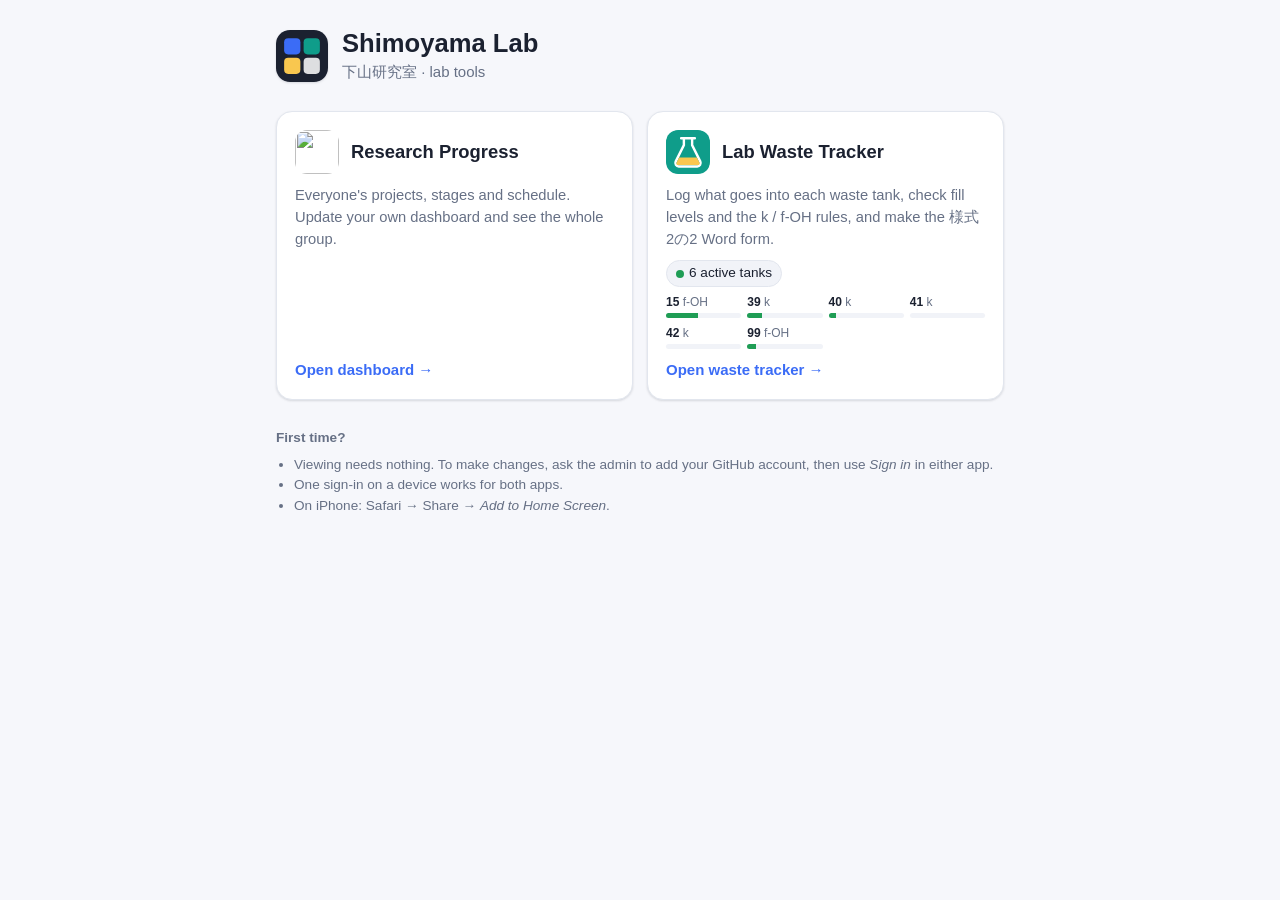
==== index.html @ fe82c705 "Add Lab Waste Tracker on GitHub Pages and a lab home page Replace the PythonAnywhere Flask app with " ====
<!doctype html>
<html lang="en">
<head>
  <meta charset="utf-8">
  <meta name="viewport" content="width=device-width, initial-scale=1, viewport-fit=cover">
  <meta name="description" content="Shimoyama Lab tools: research progress dashboard and laboratory waste tracker.">
  <meta name="theme-color" content="#f6f7fb" media="(prefers-color-scheme: light)">
  <meta name="theme-color" content="#11141b" media="(prefers-color-scheme: dark)">
  <meta name="apple-mobile-web-app-capable" content="yes">
  <meta name="apple-mobile-web-app-title" content="Lab">
  <link rel="icon" href="lab-icon.svg" type="image/svg+xml">
  <link rel="apple-touch-icon" href="lab-icon.svg">
  <title>Shimoyama Lab</title>
  <style>
    :root {
      --bg: #f6f7fb; --surface: #fff; --surface-2: #f1f3f8; --text: #1b2130; --muted: #667085; --border: #e2e6ee;
      --accent: #3b6cf6; --teal: #0f9d8a; --good: #1f9d55; --warn: #e07b00; --bad: #d93b3b;
      --shadow: 0 1px 2px rgba(16,24,40,.06), 0 1px 3px rgba(16,24,40,.08);
      color-scheme: light;
    }
    @media (prefers-color-scheme: dark) {
      :root:not([data-theme="light"]) {
        --bg: #11141b; --surface: #1a1f29; --surface-2: #232a36; --text: #e8ebf2; --muted: #9aa4b5; --border: #2d3544;
        --accent: #6b90ff; --teal: #2cc4ad; --good: #3ccf7a; --warn: #ff9f3a; --bad: #ff6b6b; --shadow: 0 1px 2px rgba(0,0,0,.4);
        color-scheme: dark;
      }
    }
    :root[data-theme="dark"] {
      --bg: #11141b; --surface: #1a1f29; --surface-2: #232a36; --text: #e8ebf2; --muted: #9aa4b5; --border: #2d3544;
      --accent: #6b90ff; --teal: #2cc4ad; --good: #3ccf7a; --warn: #ff9f3a; --bad: #ff6b6b; --shadow: 0 1px 2px rgba(0,0,0,.4);
      color-scheme: dark;
    }
    * { box-sizing: border-box; }
    body {
      margin: 0; background: var(--bg); color: var(--text); overflow-x: hidden;
      font: 15px/1.5 -apple-system, BlinkMacSystemFont, "SF Pro Text", "Segoe UI", Roboto, "Hiragino Sans", "Noto Sans JP", "Helvetica Neue", Arial, sans-serif;
    }
    a { color: var(--accent); text-decoration: none; }
    main { max-width: 760px; margin: 0 auto; padding: max(28px, env(safe-area-inset-top)) 16px 40px; }
    header { display: flex; align-items: center; gap: 14px; margin-bottom: 28px; }
    header img { width: 52px; height: 52px; border-radius: 14px; box-shadow: var(--shadow); }
    h1 { margin: 0; font-size: 1.6rem; line-height: 1.2; }
    .sub { color: var(--muted); margin: 2px 0 0; }
    .apps { display: grid; grid-template-columns: repeat(auto-fit, minmax(280px, 1fr)); gap: 14px; }
    .app {
      display: flex; flex-direction: column; gap: 10px; padding: 18px; color: var(--text);
      background: var(--surface); border: 1px solid var(--border); border-radius: 16px; box-shadow: var(--shadow);
      transition: transform .12s, border-color .12s;
    }
    .app:hover { transform: translateY(-2px); border-color: var(--accent); }
    .app:focus-visible { outline: 3px solid color-mix(in srgb, var(--accent) 50%, transparent); outline-offset: 2px; }
    .app-top { display: flex; align-items: center; gap: 12px; }
    .app-top img { width: 44px; height: 44px; border-radius: 12px; }
    .app h2 { margin: 0; font-size: 1.15rem; }
    .app p { margin: 0; color: var(--muted); font-size: .92rem; }
    .live { font-size: .85rem; min-height: 1.4em; display: flex; flex-wrap: wrap; gap: 6px; }
    .pill { display: inline-flex; align-items: center; gap: 5px; padding: 2px 9px; border-radius: 999px; background: var(--surface-2); border: 1px solid var(--border); }
    .dot { width: 8px; height: 8px; border-radius: 50%; background: var(--good); }
    .dot.warn { background: var(--warn); } .dot.bad { background: var(--bad); }
    .go { margin-top: auto; font-weight: 600; color: var(--accent); }
    .tanks { display: grid; grid-template-columns: repeat(auto-fill, minmax(70px, 1fr)); gap: 6px; }
    .tank { font-size: .75rem; color: var(--muted); }
    .tank b { color: var(--text); }
    .tank .lvl { height: 5px; border-radius: 4px; background: var(--surface-2); overflow: hidden; margin-top: 2px; }
    .tank .lvl span { display: block; height: 100%; background: var(--good); }
    .tank .lvl span.warn { background: var(--warn); } .tank .lvl span.bad { background: var(--bad); }
    footer { margin-top: 28px; color: var(--muted); font-size: .85rem; }
    footer ul { padding-left: 18px; margin: 6px 0 0; }
  </style>
</head>
<body>
<main>
  <header>
    <img src="lab-icon.svg" alt="">
    <div>
      <h1>Shimoyama Lab</h1>
      <p class="sub">下山研究室 · lab tools</p>
    </div>
  </header>

  <div class="apps">
    <a class="app" href="https://purin1999.github.io/Research-dashboard/">
      <div class="app-top">
        <img src="https://purin1999.github.io/Research-dashboard/assets/icon.svg" alt="">
        <h2>Research Progress</h2>
      </div>
      <p>Everyone's projects, stages and schedule. Update your own dashboard and see the whole group.</p>
      <div class="live" id="rp-live"></div>
      <span class="go">Open dashboard →</span>
    </a>

    <a class="app" href="waste/">
      <div class="app-top">
        <img src="waste/icon.svg" alt="">
        <h2>Lab Waste Tracker</h2>
      </div>
      <p>Log what goes into each waste tank, check fill levels and the k / f-OH rules, and make the 様式2の2 Word form.</p>
      <div class="live" id="w-live"></div>
      <span class="go">Open waste tracker →</span>
    </a>
  </div>

  <footer>
    <b>First time?</b>
    <ul>
      <li>Viewing needs nothing. To make changes, ask the admin to add your GitHub account, then use <i>Sign in</i> in either app.</li>
      <li>One sign-in on a device works for both apps.</li>
      <li>On iPhone: Safari → Share → <i>Add to Home Screen</i>.</li>
    </ul>
  </footer>
</main>
<script>
  // Small live summaries. Both files are on the same GitHub Pages site, so no sign-in is needed.
  const esc = (s) => String(s ?? '').replace(/[&<>"']/g, (c) => ({ '&': '&amp;', '<': '&lt;', '>': '&gt;', '"': '&quot;', "'": '&#39;' }[c]));
  const get = (url) => fetch(`${url}?t=${Date.now()}`, { cache: 'no-store' }).then((r) => (r.ok ? r.json() : Promise.reject(r.status)));

  get('waste/data.json').then((d) => {
    const MAX = 10, ALERT = 9;
    const active = d.tanks.filter((t) => !t.archived).sort((a, b) => a.id.localeCompare(b.id, undefined, { numeric: true }));
    const vol = (id) => d.entries.filter((e) => e.tank === id).reduce((a, e) => a + e.solvents.reduce((b, s) => b + s.L, 0), 0);
    const tanks = active.map((t) => ({ ...t, v: vol(t.id) }));
    const near = tanks.filter((t) => t.v > ALERT).length;
    document.getElementById('w-live').innerHTML = `
      <span class="pill"><span class="dot ${near ? 'warn' : ''}"></span>${tanks.length} active tank${tanks.length === 1 ? '' : 's'}${near ? ` · ${near} almost full` : ''}</span>
      <div class="tanks" style="width:100%">${tanks.map((t) => {
        const pct = Math.min(100, (t.v / MAX) * 100); const cls = t.v >= MAX - 0.001 ? 'bad' : t.v > ALERT ? 'warn' : '';
        return `<div class="tank"><b>${esc(t.id)}</b> ${esc(t.type)}<div class="lvl"><span class="${cls}" style="width:${pct.toFixed(1)}%"></span></div></div>`;
      }).join('')}</div>`;
  }).catch(() => {});

  get('https://purin1999.github.io/Research-dashboard/students.json').then((reg) => {
    const n = (reg.students || []).length;
    document.getElementById('rp-live').innerHTML = `<span class="pill"><span class="dot"></span>${n} member${n === 1 ? '' : 's'}</span>`;
  }).catch(() => {});
</script>
</body>
</html>
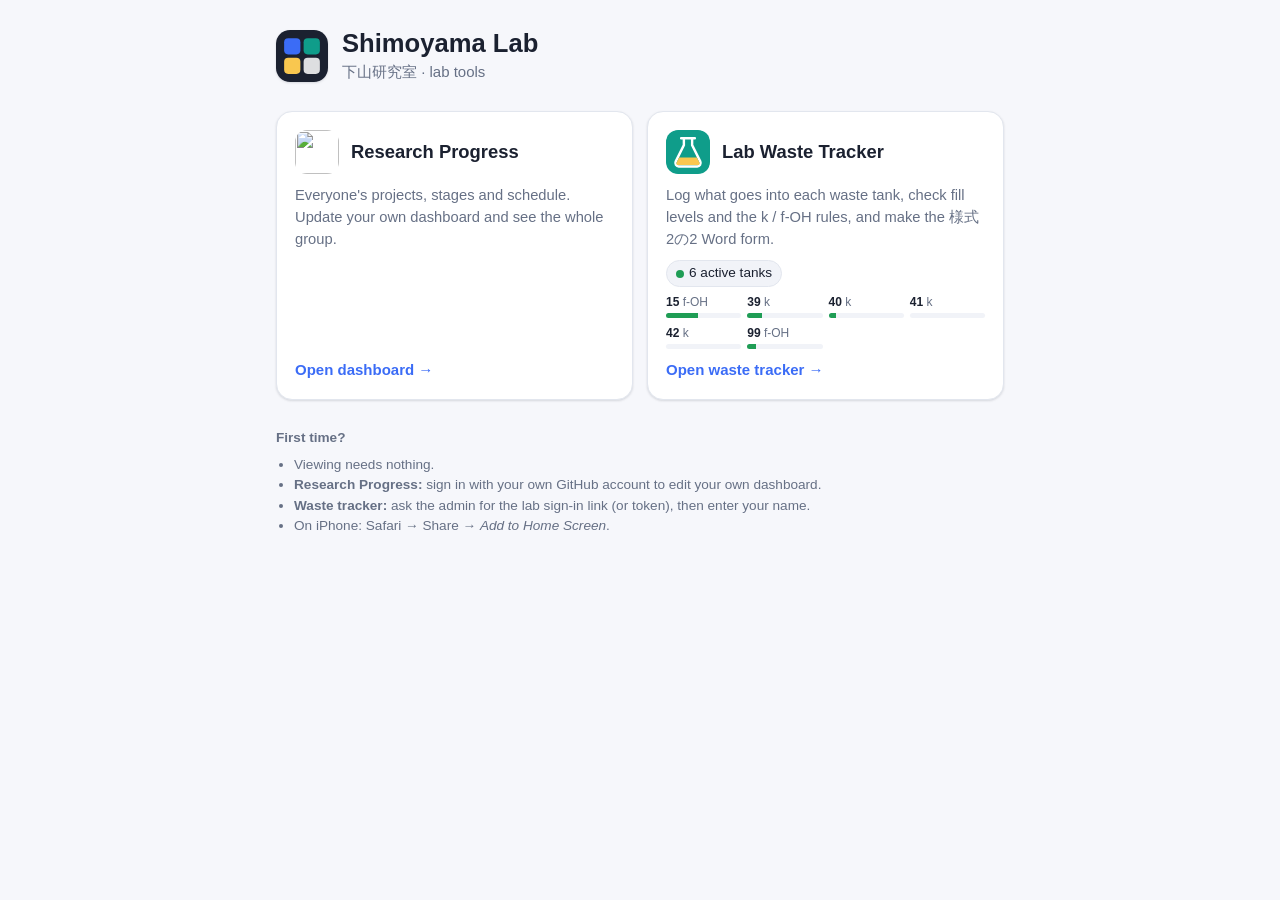
==== commit 01af9e39: "Waste tracker: shared lab token instead of personal accounts; drop Discord - Sign in with one admin-" ====
--- a/index.html
+++ b/index.html
@@ -103,8 +103,9 @@
   <footer>
     <b>First time?</b>
     <ul>
-      <li>Viewing needs nothing. To make changes, ask the admin to add your GitHub account, then use <i>Sign in</i> in either app.</li>
-      <li>One sign-in on a device works for both apps.</li>
+      <li>Viewing needs nothing.</li>
+      <li><b>Research Progress:</b> sign in with your own GitHub account to edit your own dashboard.</li>
+      <li><b>Waste tracker:</b> ask the admin for the lab sign-in link (or token), then enter your name.</li>
       <li>On iPhone: Safari → Share → <i>Add to Home Screen</i>.</li>
     </ul>
   </footer>
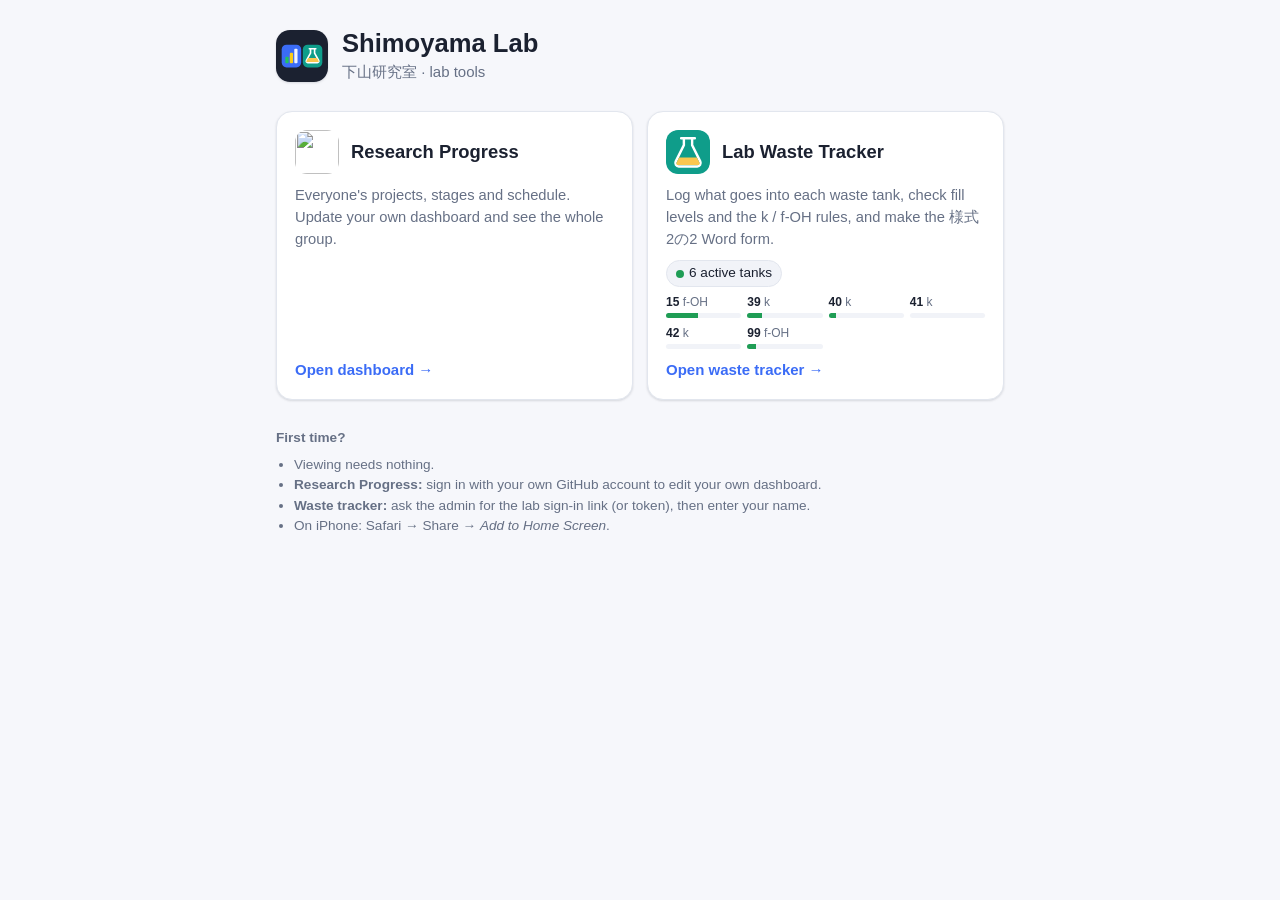
==== commit 03151789: "Home-screen icons, keep the dashboard inside the Lab app, refresh button - Lab home gets a manifest " ====
--- a/index.html
+++ b/index.html
@@ -9,7 +9,8 @@
   <meta name="apple-mobile-web-app-capable" content="yes">
   <meta name="apple-mobile-web-app-title" content="Lab">
   <link rel="icon" href="lab-icon.svg" type="image/svg+xml">
-  <link rel="apple-touch-icon" href="lab-icon.svg">
+  <link rel="apple-touch-icon" href="lab-icon-180.png">
+  <link rel="manifest" href="manifest.webmanifest">
   <title>Shimoyama Lab</title>
   <style>
     :root {
